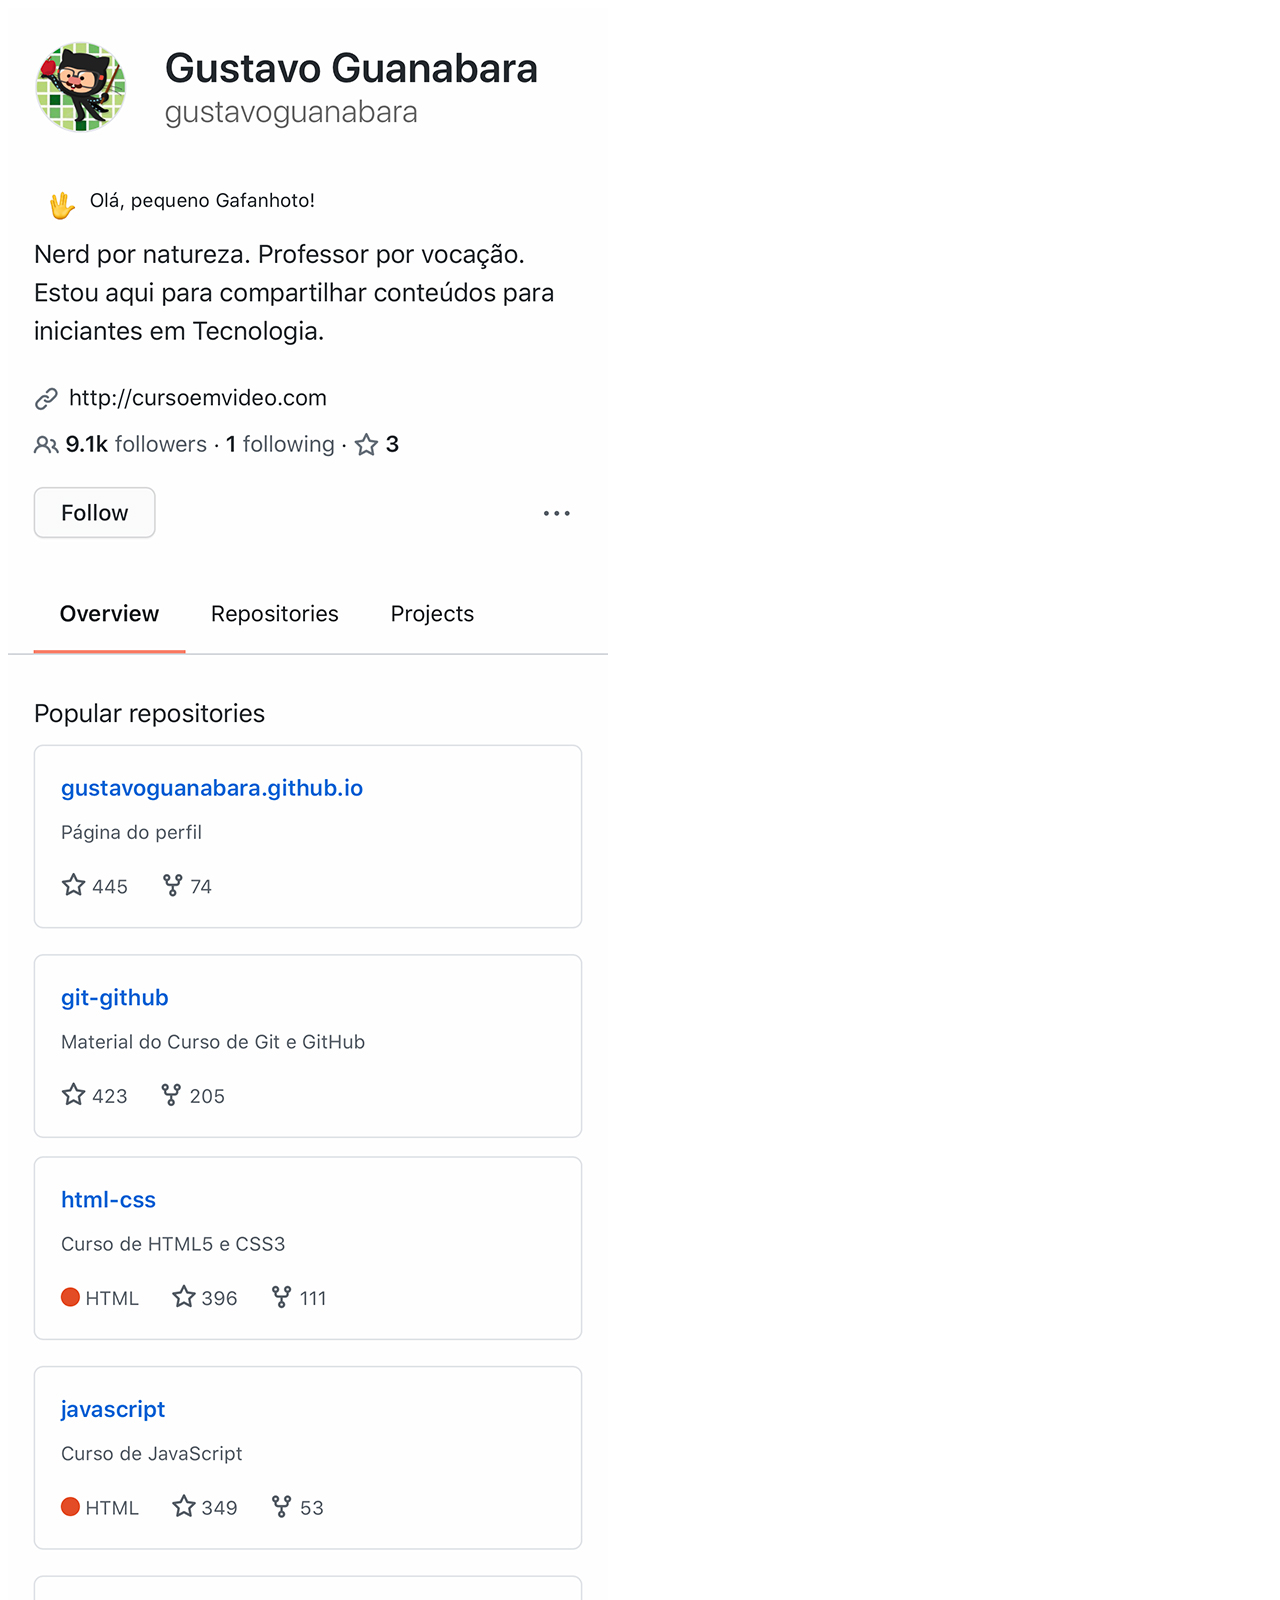
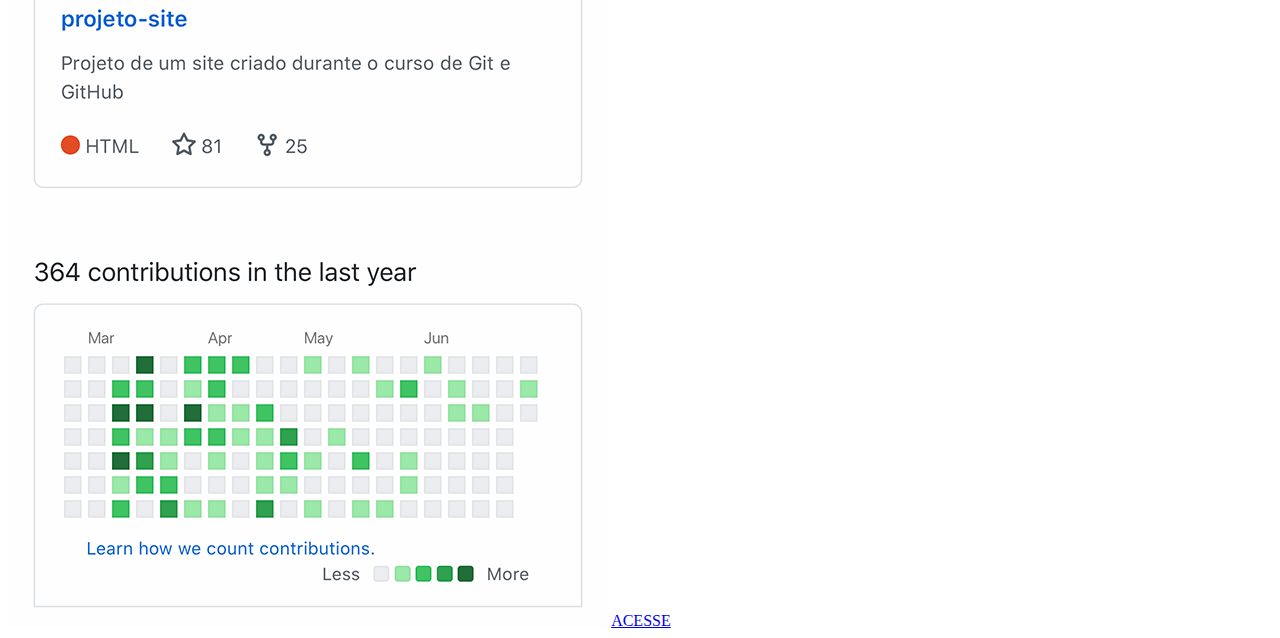
==== github.html @ 56809126 "Atualizado" ====
<!DOCTYPE html>
<html lang="pt-br">
<head>
    <meta charset="UTF-8">
    <meta name="viewport" content="width=device-width, initial-scale=1.0">
    <title>GitHub</title>
    <link rel="stylesheet" href="social.css">
</head>
<body>
    <img src="imagens/tela-github.jpg" alt="GitHub">
    <a href="https://github.com/gustavoguanabara/" target="_blank">ACESSE</a>
</body>
</html>
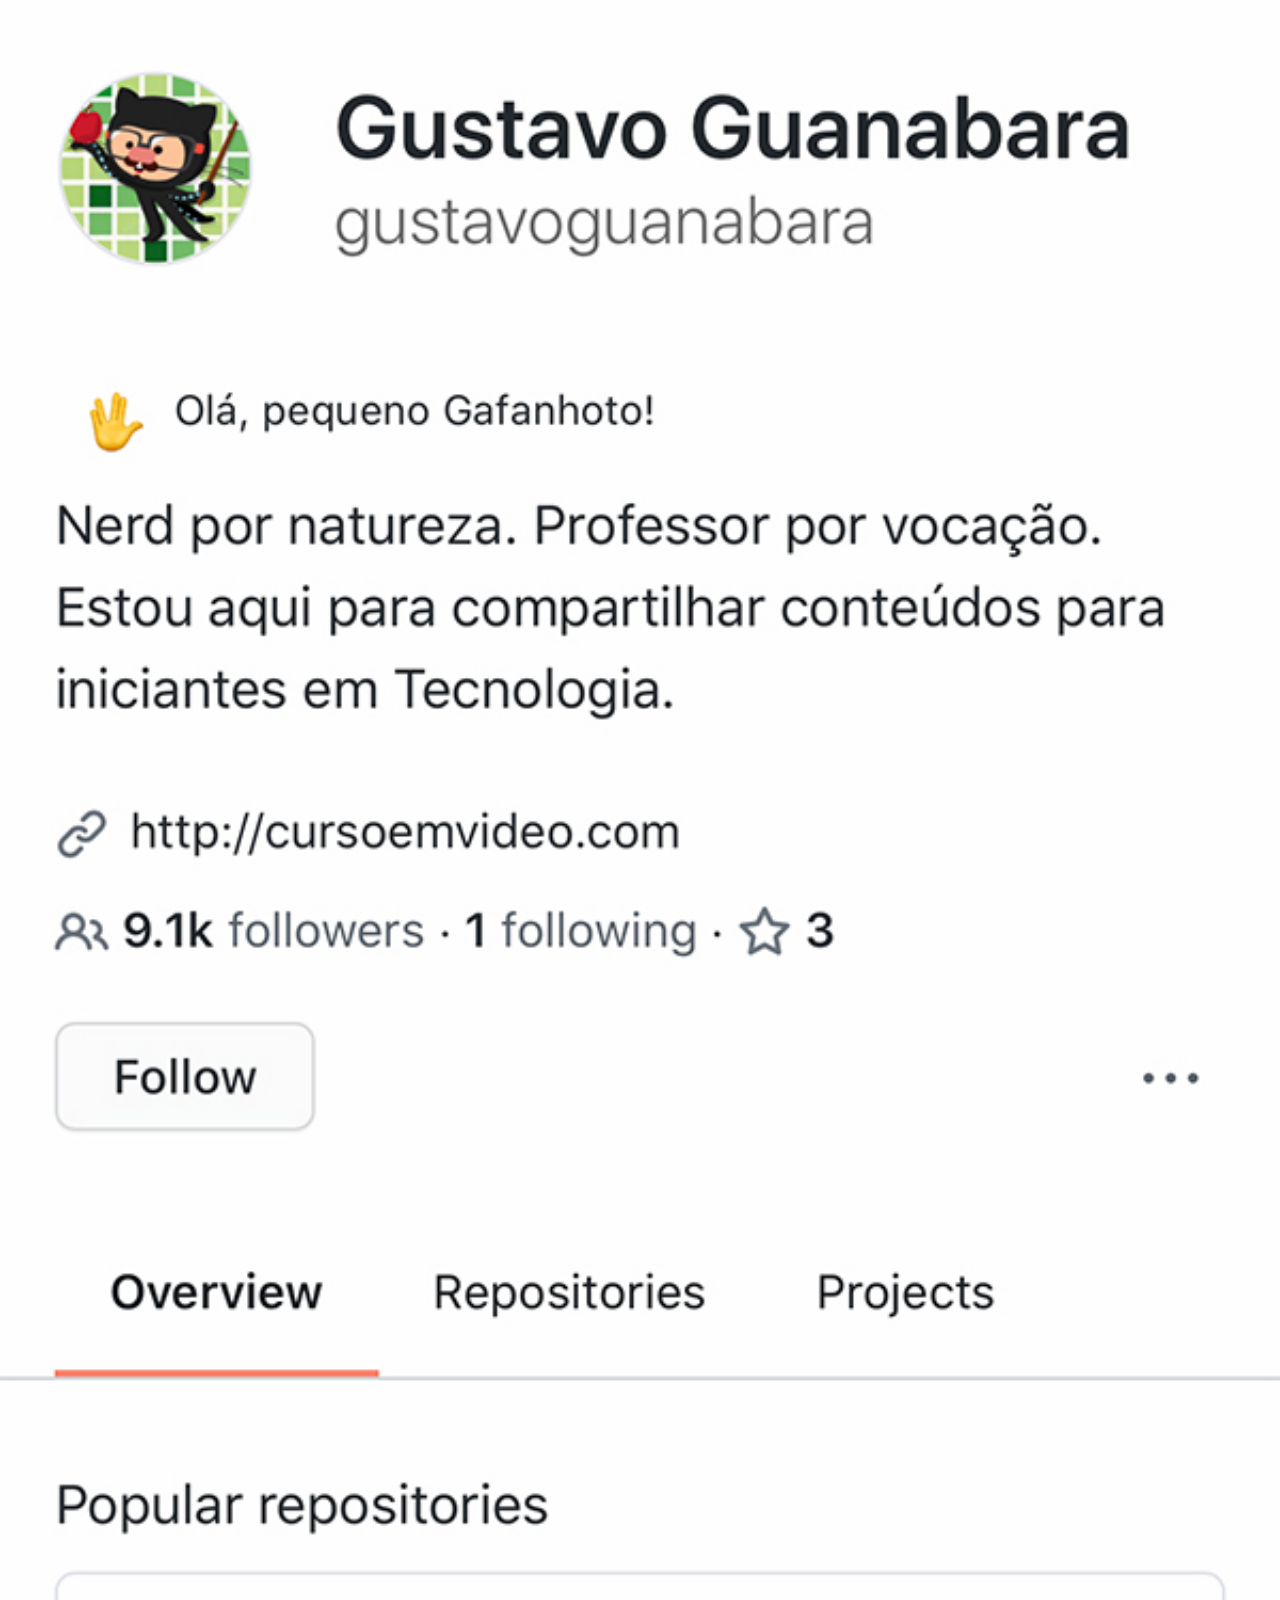
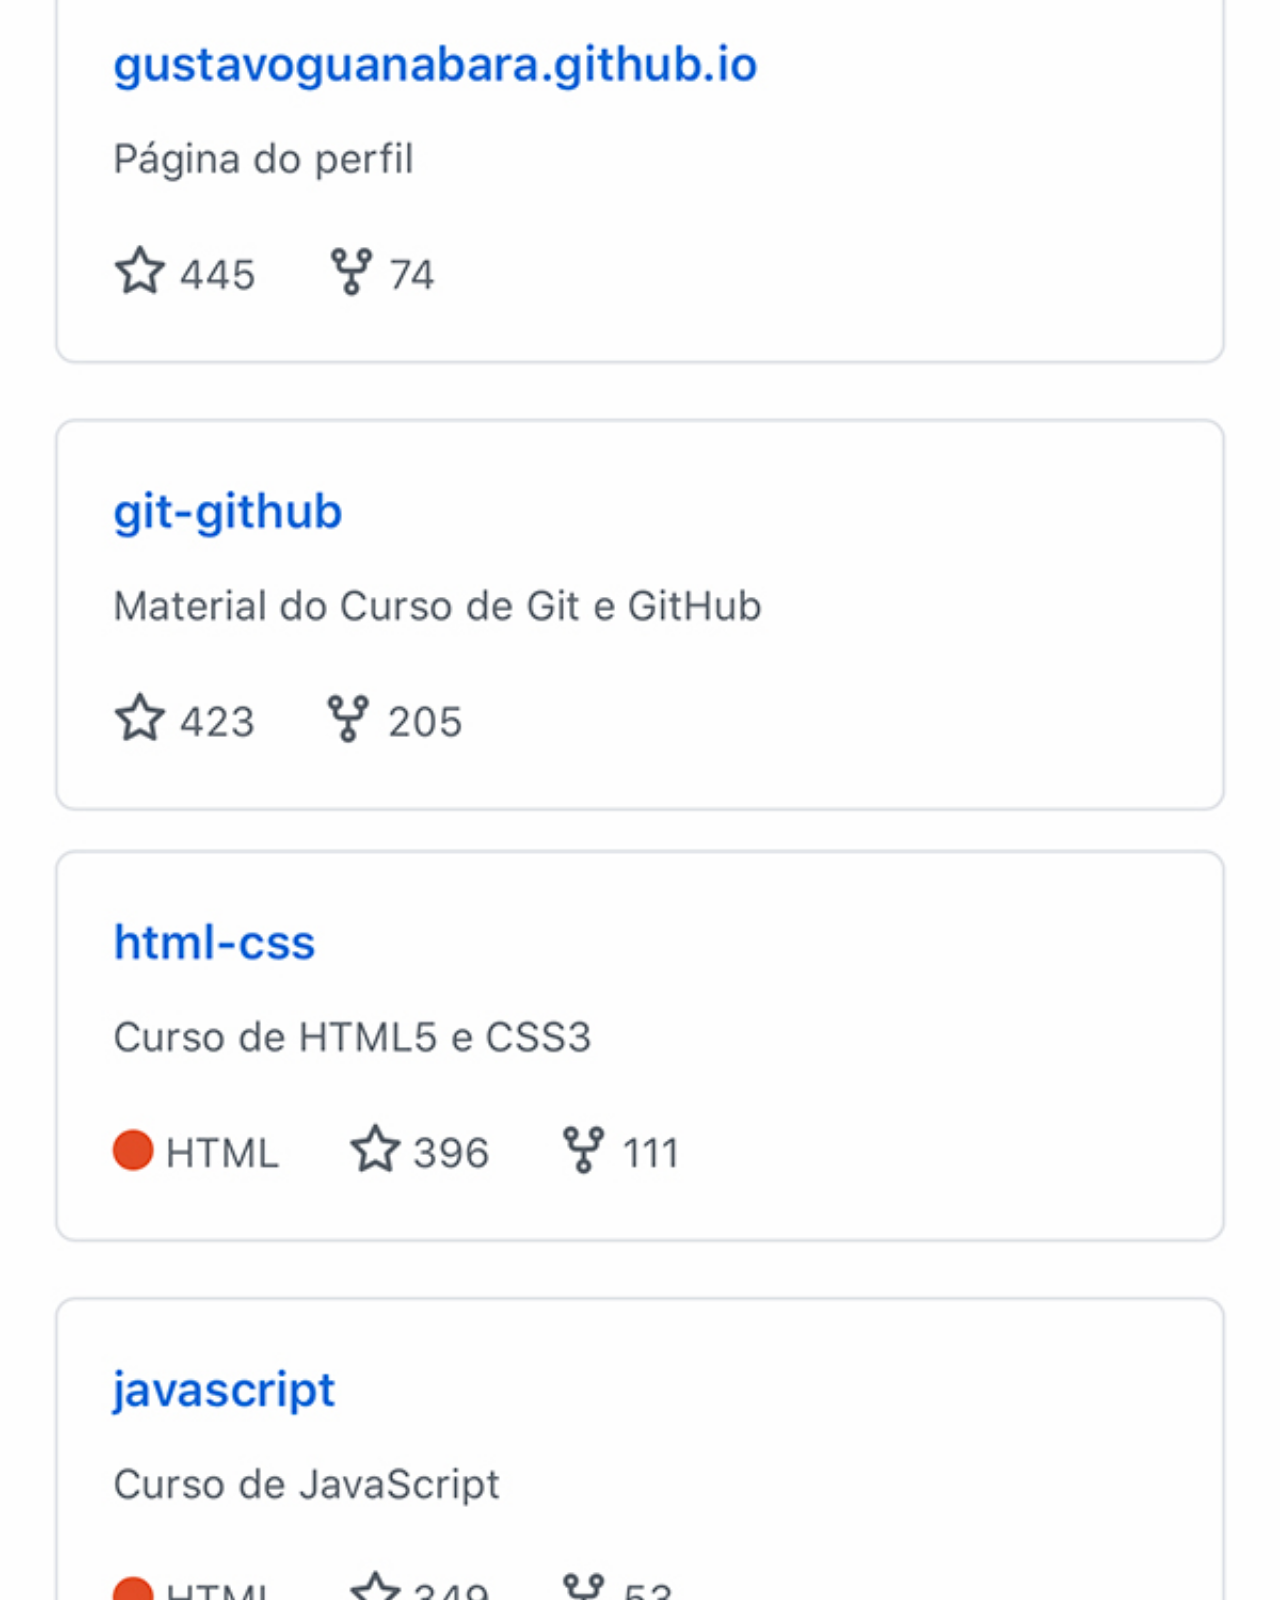
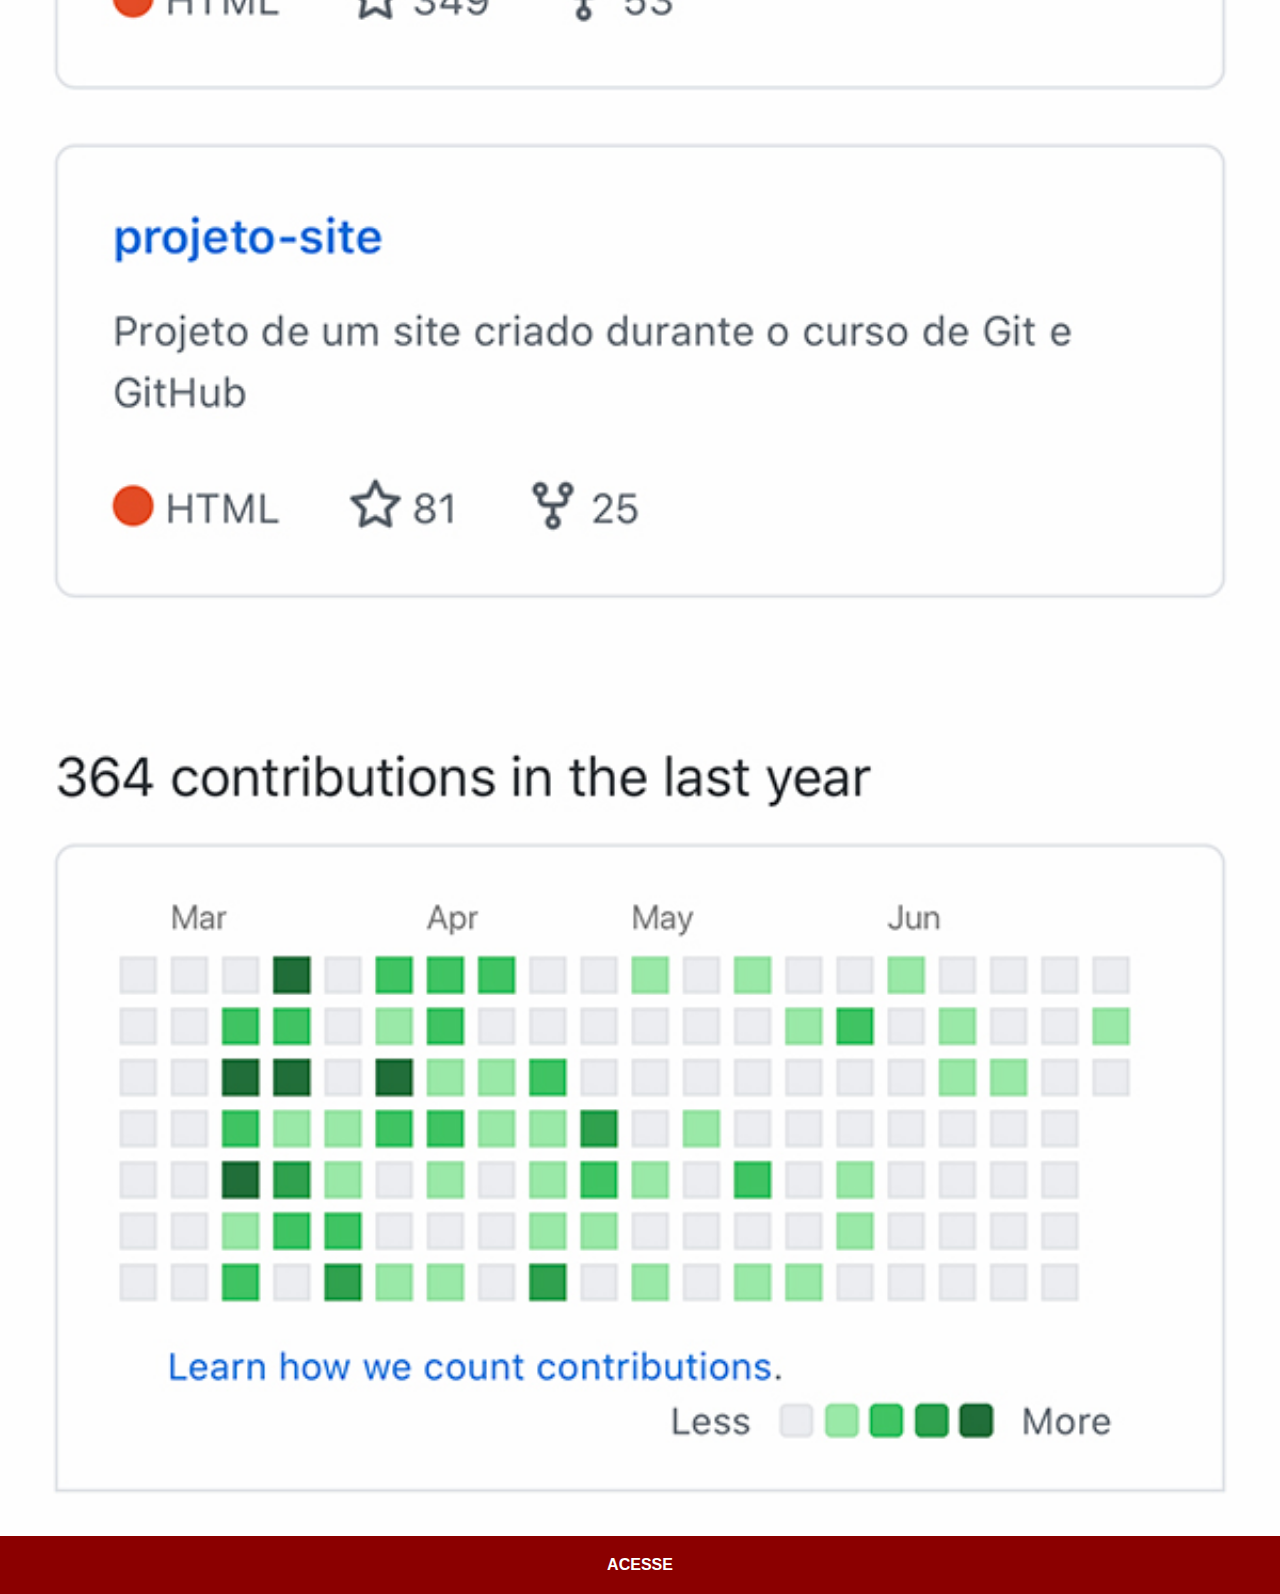
==== commit 41047fee: "Atualizado" ====
--- a/github.html
+++ b/github.html
@@ -4,7 +4,7 @@
     <meta charset="UTF-8">
     <meta name="viewport" content="width=device-width, initial-scale=1.0">
     <title>GitHub</title>
-    <link rel="stylesheet" href="social.css">
+    <link rel="stylesheet" href="estilos/social.css">
 </head>
 <body>
     <img src="imagens/tela-github.jpg" alt="GitHub">
--- a/estilos/social.css
+++ b/estilos/social.css
@@ -0,0 +1,30 @@
+@charset "UTF-8";
+
+* {
+    margin: 0px;
+    padding: 0px;
+    font-family: Arial, Helvetica, sans-serif;
+}
+
+::-webkit-scrollbar {
+    width: 0px;
+    height: 0px;
+}
+
+img {
+    width: 100vw;
+}
+
+a {
+    display: block;
+    background-color: darkred;
+    color: white;
+    padding: 20px;
+    text-align: center;
+    font-weight: bolder;
+    text-decoration: none;
+}
+
+a:hover {
+    background-color: red;
+}
